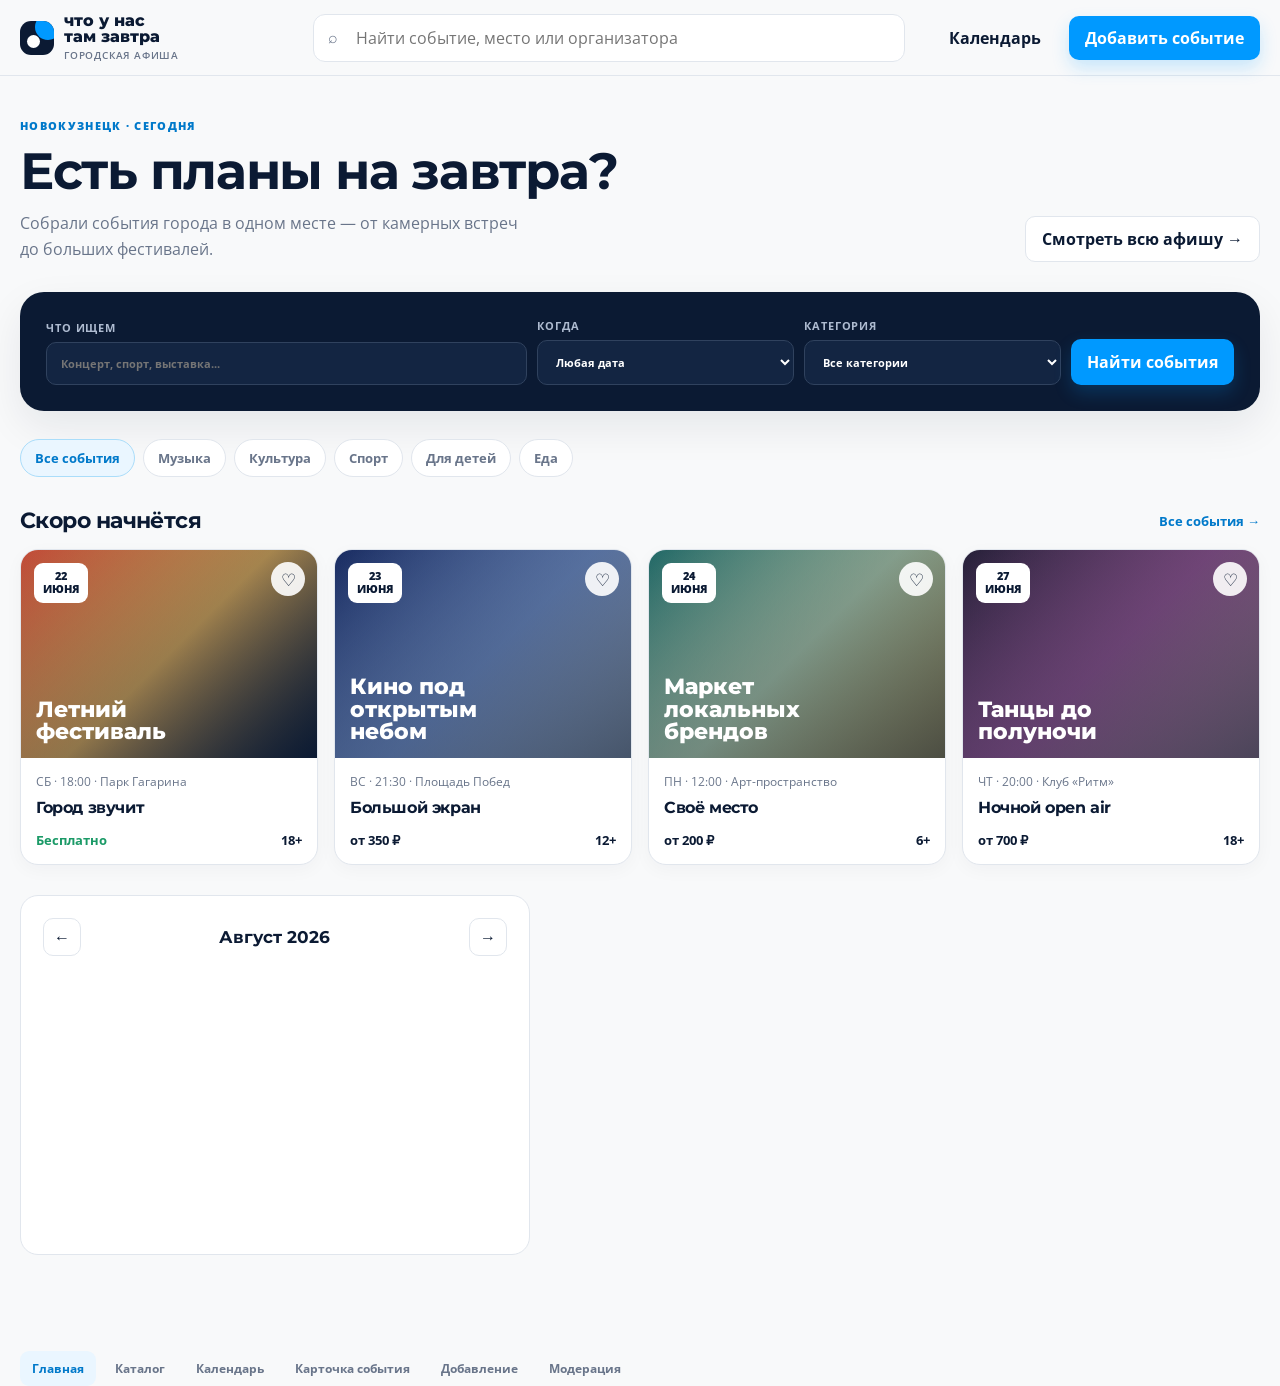
==== frontend/index.html @ 940524ac "chore: initial commit — MVP scaffold (FastAPI backend + HTML frontend)" ====
<!doctype html>
<html lang="ru">
<head>
  <meta charset="utf-8">
  <meta name="viewport" content="width=device-width, initial-scale=1">
  <title>чтоунастамзавтра — городская афиша</title>
  <link rel="preconnect" href="https://fonts.googleapis.com">
  <link rel="preconnect" href="https://fonts.gstatic.com" crossorigin>
  <link href="https://fonts.googleapis.com/css2?family=Montserrat:wght@600;700;800&family=Open+Sans:wght@400;500;600;700&display=swap" rel="stylesheet">
  <style>
    :root {
      --bg: #f8f9fa;
      --surface: #fff;
      --ink: #0b1a33;
      --muted: #69758a;
      --line: #e1e6ed;
      --accent: #0099ff;
      --accent-dark: #0079ca;
      --soft-blue: #eaf6ff;
      --green: #1b9a67;
      --amber: #b87800;
      --shadow: 0 16px 40px rgba(11, 26, 51, .08);
      --radius: 18px;
    }
    * { box-sizing: border-box; }
    body { margin: 0; background: var(--bg); color: var(--ink); font-family: 'Open Sans', sans-serif; }
    button, input, select, textarea { font: inherit; }
    button { cursor: pointer; }
    h1, h2, h3, h4 { font-family: 'Montserrat', sans-serif; margin: 0; letter-spacing: -.025em; }
    .shell { width: min(1240px, calc(100% - 40px)); margin: 0 auto; }
    .topbar { height: 76px; display: flex; align-items: center; gap: 28px; border-bottom: 1px solid var(--line); background: rgba(248,249,250,.94); position: sticky; top: 0; z-index: 5; backdrop-filter: blur(14px); }
    .brand { display: flex; align-items: center; gap: 10px; min-width: 265px; color: var(--ink); text-decoration: none; }
    .brand-mark { width: 34px; height: 34px; border-radius: 11px; background: var(--ink); position: relative; overflow: hidden; }
    .brand-mark:before, .brand-mark:after { content: ''; position: absolute; border-radius: 50%; background: var(--accent); }
    .brand-mark:before { width: 26px; height: 26px; right: -7px; top: -7px; }
    .brand-mark:after { width: 13px; height: 13px; left: 7px; bottom: 7px; background: #fff; }
    .brand span { font-family: Montserrat; font-weight: 800; font-size: 16px; line-height: 1.02; }
    .brand small { display: block; color: var(--muted); font: 600 10px 'Open Sans'; letter-spacing: .08em; text-transform: uppercase; margin-top: 3px; }
    .top-search { flex: 1; position: relative; }
    .top-search input { width: 100%; border: 1px solid var(--line); background: #fff; border-radius: 12px; padding: 12px 16px 12px 42px; outline: none; color: var(--ink); }
    .top-search input:focus { border-color: var(--accent); box-shadow: 0 0 0 3px rgba(0,153,255,.13); }
    .search-icon { position: absolute; left: 15px; top: 12px; color: var(--muted); }
    .nav-actions { display: flex; align-items: center; gap: 12px; }
    .link-btn, .primary-btn, .ghost-btn { border: 0; border-radius: 10px; padding: 11px 16px; font-weight: 700; transition: .2s ease; }
    .link-btn { color: var(--ink); background: transparent; }
    .link-btn:hover { color: var(--accent-dark); }
    .primary-btn { background: var(--accent); color: #fff; box-shadow: 0 8px 18px rgba(0,153,255,.2); }
    .primary-btn:hover { background: var(--accent-dark); transform: translateY(-1px); }
    .ghost-btn { background: #fff; border: 1px solid var(--line); color: var(--ink); }
    .ghost-btn:hover { border-color: var(--accent); color: var(--accent-dark); }
    .screen { display: none; padding: 42px 0 80px; }
    .screen.active { display: block; }
    .eyebrow { color: var(--accent-dark); text-transform: uppercase; letter-spacing: .12em; font-size: 11px; font-weight: 800; margin-bottom: 12px; }
    .intro { display: flex; justify-content: space-between; gap: 24px; align-items: end; margin-bottom: 30px; }
    .intro h1 { font-size: clamp(30px, 4vw, 54px); max-width: 720px; line-height: 1.02; }
    .intro p { max-width: 520px; color: var(--muted); line-height: 1.6; margin: 14px 0 0; }
    .hero-search { background: var(--ink); border-radius: 24px; padding: 26px; color: #fff; margin-bottom: 28px; display: grid; grid-template-columns: 1.5fr .8fr .8fr auto; gap: 10px; align-items: end; box-shadow: var(--shadow); }
    .hero-search label { display: grid; gap: 7px; color: #aebbd0; font-size: 11px; font-weight: 700; text-transform: uppercase; letter-spacing: .08em; }
    .hero-search input, .hero-search select { width: 100%; padding: 13px 14px; border: 1px solid #30425e; background: #132542; color: #fff; border-radius: 10px; outline: 0; }
    .hero-search .primary-btn { height: 46px; white-space: nowrap; }
    .section-head { display: flex; align-items: center; justify-content: space-between; margin: 30px 0 15px; }
    .section-head h2 { font-size: 22px; }
    .section-head a { color: var(--accent-dark); font-size: 13px; font-weight: 700; text-decoration: none; }
    .chips { display: flex; flex-wrap: wrap; gap: 8px; }
    .chip { border: 1px solid var(--line); background: #fff; border-radius: 99px; padding: 9px 14px; color: var(--muted); font-size: 13px; font-weight: 700; }
    .chip.active, .chip:hover { background: var(--soft-blue); color: var(--accent-dark); border-color: #aaddfa; }
    .events-grid { display: grid; grid-template-columns: repeat(4, 1fr); gap: 16px; }
    .event-card { background: var(--surface); border: 1px solid var(--line); border-radius: var(--radius); overflow: hidden; box-shadow: 0 5px 18px rgba(11,26,51,.035); transition: .2s ease; }
    .event-card:hover { transform: translateY(-3px); box-shadow: var(--shadow); }
    .poster { height: 208px; position: relative; overflow: hidden; display: flex; align-items: end; padding: 15px; color: #fff; }
    .poster:before { content: ''; position: absolute; inset: 0; background: linear-gradient(145deg, rgba(11,26,51,.05), rgba(11,26,51,.72)); }
    .poster-1 { background: linear-gradient(135deg, #cb4d38 0%, #f4bb5c 50%, #0b1a33 100%); }
    .poster-2 { background: linear-gradient(135deg, #192c63, #7f9ed8 52%, #dfedf9); }
    .poster-3 { background: linear-gradient(135deg, #226c69, #c1e0b8 50%, #f3d26a); }
    .poster-4 { background: linear-gradient(135deg, #262038, #a35b99 50%, #f1b3bd); }
    .poster-title { position: relative; z-index: 1; font: 800 22px/1.02 Montserrat; max-width: 190px; }
    .date-pill { position: absolute; z-index: 2; top: 13px; left: 13px; background: #fff; color: var(--ink); border-radius: 9px; padding: 7px 9px; font-size: 11px; font-weight: 800; text-align: center; line-height: 1.15; }
    .heart { position: absolute; z-index: 2; top: 12px; right: 12px; border: 0; background: rgba(255,255,255,.9); color: var(--ink); width: 34px; height: 34px; border-radius: 50%; font-size: 17px; }
    .card-body { padding: 15px; }
    .meta { color: var(--muted); font-size: 12px; line-height: 1.5; }
    .card-body h3 { font-size: 16px; margin: 7px 0 8px; }
    .card-foot { display: flex; justify-content: space-between; align-items: center; margin-top: 14px; font-weight: 700; font-size: 13px; }
    .free { color: var(--green); }
    .calendar-strip { display: grid; grid-template-columns: 1fr 1.4fr; gap: 16px; margin-top: 30px; align-items: start; }
    .panel { background: #fff; border: 1px solid var(--line); border-radius: var(--radius); padding: 22px; display: flex; flex-direction: column; }
    .calendar-strip .panel { height: 360px; } /* фиксированная высота панели календаря */
    .panel h3 { font-size: 18px; margin-bottom: 15px; }
    .month { display: flex; justify-content: space-between; align-items: center; margin-bottom: 8px; flex-shrink: 0; }
    .month strong { font: 700 17px Montserrat; }
    /* Homepage calendar strip: fixed calendar grid, day-events panel doesn't affect layout */
    .calendar-layout { display: grid; grid-template-columns: 320px 1fr; gap: 24px; flex: 1; min-height: 0; }
    .calendar-grid { display: grid; grid-template-columns: repeat(7, 1fr); grid-auto-rows: 1fr; gap: 3px; text-align: center; font-size: 11px; height: 100%; }
    .calendar-grid span { padding: 5px 2px; border-radius: 6px; color: var(--muted); }
    .calendar-grid .weekday { font-weight: 800; color: var(--ink); font-size: 9px; text-transform: uppercase; padding: 4px 2px; }
    .calendar-grid .has-event { background: var(--soft-blue); color: var(--accent-dark); font-weight: 800; }
    .calendar-grid .today { background: var(--accent); color: #fff; font-weight: 800; }
    .calendar-grid .empty { visibility: hidden; }
    .mini-list { display: grid; gap: 12px; }
    .mini-item { display: flex; gap: 12px; align-items: start; padding-bottom: 12px; border-bottom: 1px solid var(--line); }
    .mini-date { min-width: 44px; color: var(--accent-dark); font: 800 12px Montserrat; }
    .mini-item strong { display: block; font: 700 14px Montserrat; margin-bottom: 4px; }
    .mini-item span { color: var(--muted); font-size: 12px; }
    .detail-layout { display: grid; grid-template-columns: minmax(0, 1.25fr) minmax(300px, .75fr); gap: 28px; }
    .detail-poster { height: 450px; border-radius: 24px; background: linear-gradient(135deg, #cb4d38, #f4bb5c 46%, #0b1a33); position: relative; overflow: hidden; display: flex; align-items: end; padding: 32px; color: #fff; }
    .detail-poster:after { content: attr(data-title); position: relative; z-index: 1; font: 800 clamp(34px, 6vw, 76px)/.9 Montserrat; max-width: 600px; }
    .detail-info { padding-top: 12px; }
    .detail-info h1 { font-size: clamp(30px, 4vw, 48px); line-height: 1.03; margin-bottom: 18px; }
    .info-row { display: flex; gap: 12px; padding: 14px 0; border-bottom: 1px solid var(--line); }
    .info-row b { min-width: 84px; font-size: 12px; text-transform: uppercase; color: var(--muted); letter-spacing: .07em; }
    .info-row span { font-weight: 600; }
    .description { color: #40506a; line-height: 1.75; margin: 26px 0; }
    .form-layout { display: grid; grid-template-columns: 1fr 310px; gap: 24px; align-items: start; }
    .form-card { background: #fff; border: 1px solid var(--line); border-radius: var(--radius); padding: 26px; }
    .form-card h2 { font-size: 22px; margin-bottom: 22px; }
    .form-grid { display: grid; grid-template-columns: 1fr 1fr; gap: 17px; }
    .field { display: grid; gap: 7px; }
    .field.full { grid-column: 1/-1; }
    .field label { font-size: 12px; font-weight: 800; color: #41516b; }
    .field input, .field select, .field textarea { width: 100%; padding: 12px 13px; border: 1px solid var(--line); border-radius: 10px; outline: none; background: #fff; color: var(--ink); }
    .field textarea { resize: vertical; min-height: 110px; }
    .field input:focus, .field select:focus, .field textarea:focus { border-color: var(--accent); box-shadow: 0 0 0 3px rgba(0,153,255,.11); }
    .form-actions { display: flex; gap: 10px; justify-content: end; margin-top: 24px; }
    .side-note { background: var(--ink); color: #fff; border-radius: var(--radius); padding: 23px; }
    .side-note h3 { font-size: 17px; margin-bottom: 12px; }
    .side-note p { color: #b5c1d3; font-size: 13px; line-height: 1.65; }
    .checklist { display: grid; gap: 11px; margin-top: 20px; }
    .check { display: flex; gap: 9px; color: #dbe6f5; font-size: 13px; }
    .check i { color: #6fd4a3; font-style: normal; }
    .moderation-layout { display: grid; grid-template-columns: 280px 1fr; gap: 20px; }
    .queue { display: grid; gap: 8px; }
    .queue-item { border: 1px solid var(--line); background: #fff; border-radius: 12px; padding: 13px; text-align: left; }
    .queue-item.active { border-color: var(--accent); box-shadow: 0 0 0 3px rgba(0,153,255,.11); }
    .queue-item strong { display: block; font: 700 13px Montserrat; margin-bottom: 5px; }
    .queue-item span { color: var(--muted); font-size: 12px; }
    .status { display: inline-flex; border-radius: 99px; padding: 5px 8px; font-size: 10px; font-weight: 800; text-transform: uppercase; letter-spacing: .05em; }
    .status.pending { color: var(--amber); background: #fff5d9; }
    .status.published { color: var(--green); background: #e4f8ef; }
    .moderation-main { background: #fff; border: 1px solid var(--line); border-radius: var(--radius); padding: 26px; }
    .moderation-header { display: flex; justify-content: space-between; align-items: start; gap: 18px; padding-bottom: 20px; border-bottom: 1px solid var(--line); }
    .moderation-header h2 { font-size: 25px; margin-bottom: 8px; }
    .moderation-header p { color: var(--muted); margin: 0; font-size: 13px; }
    .review-grid { display: grid; grid-template-columns: 180px 1fr; gap: 24px; padding: 22px 0; }
    .review-thumb { height: 180px; border-radius: 14px; background: linear-gradient(135deg, #226c69, #c1e0b8, #f3d26a); }
    .review-list { display: grid; gap: 13px; }
    .review-line { display: grid; grid-template-columns: 130px 1fr; gap: 10px; font-size: 13px; }
    .review-line b { color: var(--muted); font-size: 11px; text-transform: uppercase; letter-spacing: .06em; }
    .moderation-actions { display: flex; justify-content: end; gap: 10px; border-top: 1px solid var(--line); padding-top: 20px; }
    .danger-btn { background: #fff1f0; color: #b53c37; border: 1px solid #f3c1bd; border-radius: 10px; padding: 11px 16px; font-weight: 800; }
    .nav-tabs { display: flex; gap: 7px; overflow-x: auto; padding: 16px 0 0; }
    .nav-tab { white-space: nowrap; border: 0; background: transparent; padding: 9px 12px; border-radius: 9px; color: var(--muted); font-weight: 700; font-size: 12px; }
    .nav-tab.active, .nav-tab:hover { background: var(--soft-blue); color: var(--accent-dark); }
    .toast { position: fixed; bottom: 20px; right: 20px; padding: 13px 17px; background: var(--ink); color: #fff; border-radius: 10px; box-shadow: var(--shadow); opacity: 0; transform: translateY(10px); pointer-events: none; transition: .25s; font-size: 13px; z-index: 20; }
    .toast.show { opacity: 1; transform: translateY(0); }
    @media (max-width: 900px) {
      .topbar { height: auto; padding: 14px 0; flex-wrap: wrap; gap: 12px; }
      .brand { min-width: 0; flex: 1; }
      .top-search { order: 3; flex-basis: 100%; }
      .hero-search { grid-template-columns: 1fr 1fr; }
      .hero-search label:first-child { grid-column: 1/-1; }
      .events-grid { grid-template-columns: repeat(2, 1fr); }
      .calendar-strip, .detail-layout, .form-layout { grid-template-columns: 1fr; }
      .moderation-layout { grid-template-columns: 1fr; }
    }
    @media (max-width: 560px) {
      .shell { width: min(100% - 24px, 1240px); }
      .nav-actions .link-btn { display: none; }
      .screen { padding-top: 28px; }
      .intro { display: block; }
      .hero-search { grid-template-columns: 1fr; padding: 18px; }
      .hero-search label:first-child { grid-column: auto; }
      .hero-search .primary-btn { width: 100%; }
      .events-grid { grid-template-columns: 1fr; }
      .poster { height: 240px; }
      .form-grid { grid-template-columns: 1fr; }
      .field.full { grid-column: auto; }
      .detail-poster { height: 330px; }
      .review-grid { grid-template-columns: 1fr; }
      .review-thumb { height: 150px; }
    }
  </style>
</head>
<body>
  <header class="topbar">
    <div class="shell" style="display:flex;align-items:center;gap:28px;width:min(1240px,calc(100% - 40px));">
      <a class="brand" href="#" onclick="showScreen('home'); return false;">
        <i class="brand-mark"></i><span>что у нас<br>там завтра<small>городская афиша</small></span>
      </a>
      <div class="top-search"><span class="search-icon">⌕</span><input placeholder="Найти событие, место или организатора" onkeydown="if(event.key==='Enter') searchFromTop(event)"></div>
      <div class="nav-actions"><button class="link-btn" onclick="showScreen('calendar')">Календарь</button><button class="primary-btn" onclick="showScreen('form')">Добавить событие</button></div>
    </div>
  </header>

  <main>
    <section id="home" class="screen active"><div class="shell">
      <div class="intro"><div><div class="eyebrow">Новокузнецк · сегодня</div><h1>Есть планы на завтра?</h1><p>Собрали события города в одном месте — от камерных встреч до больших фестивалей.</p></div><button class="ghost-btn" onclick="showScreen('catalog')">Смотреть всю афишу →</button></div>
      <div class="hero-search"><label>Что ищем<input placeholder="Концерт, спорт, выставка..."></label><label>Когда<select><option>Любая дата</option><option>Сегодня</option><option>Завтра</option><option>На выходных</option></select></label><label>Категория<select><option>Все категории</option><option>Музыка</option><option>Спорт</option><option>Культура</option></select></label><button class="primary-btn" onclick="showScreen('catalog')">Найти события</button></div>
      <div class="chips"><button class="chip active">Все события</button><button class="chip">Музыка</button><button class="chip">Культура</button><button class="chip">Спорт</button><button class="chip">Для детей</button><button class="chip">Еда</button></div>
      <div class="section-head"><h2>Скоро начнётся</h2><a href="#" onclick="showScreen('catalog');return false">Все события →</a></div>
      <div class="events-grid">
        <article class="event-card" onclick="showScreen('detail')"><div class="poster poster-1"><span class="date-pill">22<br>ИЮНЯ</span><button class="heart" onclick="event.stopPropagation();toast('Событие добавлено в избранное')">♡</button><strong class="poster-title">Летний фестиваль</strong></div><div class="card-body"><div class="meta">СБ · 18:00 · Парк Гагарина</div><h3>Город звучит</h3><div class="card-foot"><span class="free">Бесплатно</span><span>18+</span></div></div></article>
        <article class="event-card"><div class="poster poster-2"><span class="date-pill">23<br>ИЮНЯ</span><button class="heart" onclick="event.stopPropagation();toast('Событие добавлено в избранное')">♡</button><strong class="poster-title">Кино под открытым небом</strong></div><div class="card-body"><div class="meta">ВС · 21:30 · Площадь Побед</div><h3>Большой экран</h3><div class="card-foot"><span>от 350 ₽</span><span>12+</span></div></div></article>
        <article class="event-card"><div class="poster poster-3"><span class="date-pill">24<br>ИЮНЯ</span><button class="heart" onclick="event.stopPropagation();toast('Событие добавлено в избранное')">♡</button><strong class="poster-title">Маркет локальных брендов</strong></div><div class="card-body"><div class="meta">ПН · 12:00 · Арт-пространство</div><h3>Своё место</h3><div class="card-foot"><span>от 200 ₽</span><span>6+</span></div></div></article>
        <article class="event-card"><div class="poster poster-4"><span class="date-pill">27<br>ИЮНЯ</span><button class="heart" onclick="event.stopPropagation();toast('Событие добавлено в избранное')">♡</button><strong class="poster-title">Танцы до полуночи</strong></div><div class="card-body"><div class="meta">ЧТ · 20:00 · Клуб «Ритм»</div><h3>Ночной open air</h3><div class="card-foot"><span>от 700 ₽</span><span>18+</span></div></div></article>
      </div>
      <div class="calendar-strip"><div class="panel"><div class="month"><button class="ghost-btn" id="home-prev-month" style="padding:7px 10px">←</button><strong id="home-calendar-month">Август 2026</strong><button class="ghost-btn" id="home-next-month" style="padding:7px 10px">→</button></div><div class="calendar-layout"><div class="calendar-grid" id="home-calendar-grid"></div><div id="home-calendar-day-events" class="panel" style="display:none"></div></div></div></div>
    </div></section>

    <section id="catalog" class="screen"><div class="shell"><div class="intro"><div><div class="eyebrow">Афиша событий</div><h1>Найти своё событие</h1><p>Фильтруйте по дате, категории, району и стоимости.</p></div></div><div class="hero-search"><label>Поиск<input value="события в городе"></label><label>Дата<select id="catalog-date"><option value="">Все даты</option><option value="2026-06-22">22 июня</option><option value="2026-06-23">23 июня</option></select></label><label>Категория<select id="catalog-category"><option value="">Все категории</option><option value="Музыка">Музыка</option><option value="Кино">Кино</option></select></label><label>Район<select><option>Любой район</option></select></label><button class="primary-btn" onclick="toast('Фильтры применены')">Применить</button></div><div class="section-head"><h2>48 событий</h2><select id="catalog-sort" class="ghost-btn" style="padding:10px 12px"><option value="date">Сначала ближайшие</option><option value="title">По названию</option></select></div><div class="events-grid"><article class="event-card" onclick="showScreen('detail')"><div class="poster poster-1"><span class="date-pill">22<br>ИЮНЯ</span><button class="heart" onclick="event.stopPropagation();toast('Событие добавлено в избранное')">♡</button><strong class="poster-title">Летний фестиваль</strong></div><div class="card-body"><div class="meta">СБ · 18:00 · Парк Гагарина</div><h3>Город звучит</h3><div class="card-foot"><span class="free">Бесплатно</span><span>18+</span></div></div></article><article class="event-card"><div class="poster poster-2"><span class="date-pill">23<br>ИЮНЯ</span><strong class="poster-title">Кино под открытым небом</strong></div><div class="card-body"><div class="meta">ВС · 21:30 · Площадь Побед</div><h3>Большой экран</h3><div class="card-foot"><span>от 350 ₽</span><span>12+</span></div></div></article><article class="event-card"><div class="poster poster-3"><span class="date-pill">24<br>ИЮНЯ</span><strong class="poster-title">Маркет локальных брендов</strong></div><div class="card-body"><div class="meta">ПН · 12:00 · Арт-пространство</div><h3>Своё место</h3><div class="card-foot"><span>от 200 ₽</span><span>6+</span></div></div></article><article class="event-card"><div class="poster poster-4"><span class="date-pill">27<br>ИЮНЯ</span><strong class="poster-title">Танцы до полуночи</strong></div><div class="card-body"><div class="meta">ЧТ · 20:00 · Клуб «Ритм»</div><h3>Ночной open air</h3><div class="card-foot"><span>от 700 ₽</span><span>18+</span></div></div></article></div></div></section>

    <section id="calendar" class="screen"><div class="shell"><div class="intro"><div><div class="eyebrow">Календарь</div><h1>Все планы на месяц</h1><p>Выберите дату, чтобы увидеть события этого дня.</p></div><div class="chips"><button class="chip active">Все</button><button class="chip">Музыка</button><button class="chip">Культура</button></div></div><div class="panel"><div class="month"><button class="ghost-btn" id="prev-month" style="padding:7px 10px">← Предыдущий</button><h2 id="calendar-month">Август 2026</h2><button class="ghost-btn" id="next-month" style="padding:7px 10px">Следующий →</button></div><div class="calendar-grid" id="calendar-grid" style="font-size:14px;gap:8px"></div><div id="calendar-day-events" class="panel" style="margin-top:16px;display:none"></div></div></div></section>

    <section id="detail" class="screen"><div class="shell"><button class="ghost-btn" onclick="showScreen('home')">← Назад к афише</button><div class="detail-layout" style="margin-top:24px"><div><div class="detail-poster"></div><div class="section-head"><h2>О событии</h2><button class="ghost-btn" onclick="toast('Ссылка скопирована')">Поделиться</button></div><p class="description">Большой летний фестиваль музыки, локальных проектов и городских историй. В программе — сцена под открытым небом, маркеты, зона отдыха и встречи с авторами.</p></div><div class="detail-info"><div class="eyebrow" id="detail-category">Музыка · Бесплатно</div><h1 id="detail-title">Город звучит</h1><div class="info-row"><b>Когда</b><span id="detail-date">22 июня, суббота<br>18:00 — 23:00</span></div><div class="info-row"><b>Где</b><span id="detail-venue">Парк Гагарина<br>Новокузнецк</span></div><div class="info-row"><b>Возраст</b><span id="detail-age">18+</span></div><div class="info-row"><b>Организатор</b><span id="detail-organizer">Команда «Город звучит»</span></div><button class="primary-btn" style="width:100%;margin-top:24px" onclick="toast('Событие добавлено в избранное')">♡ Добавить в избранное</button><button class="ghost-btn" style="width:100%;margin-top:10px" onclick="toast('Спасибо, жалоба отправлена')">Пожаловаться</button></div></div></div></section>

    <section id="form" class="screen"><div class="shell"><div class="intro"><div><div class="eyebrow">Кабинет организатора</div><h1>Добавить событие</h1><p>После отправки событие попадёт на проверку модератору.</p></div><span class="status pending">Черновик</span></div><div class="form-layout"><div class="form-card"><h2>Основная информация</h2><div class="form-grid"><div class="field full"><label>Название события *</label><input value="Город звучит"></div><div class="field"><label>Категория *</label><select><option>Музыка</option><option>Культура</option><option>Спорт</option></select></div><div class="field"><label>Возрастное ограничение</label><select><option>18+</option><option>12+</option><option>6+</option><option>Без ограничений</option></select></div><div class="field"><label>Дата *</label><input type="date" value="2026-06-22"></div><div class="field"><label>Время начала *</label><input type="time" value="18:00"></div><div class="field"><label>Место *</label><input value="Парк Гагарина"></div><div class="field"><label>Район</label><select><option>Центральный</option><option>Кузнецкий</option></select></div><div class="field full"><label>Адрес *</label><input value="Новокузнецк, парк Гагарина"></div><div class="field full"><label>Описание *</label><textarea>Большой летний фестиваль музыки, локальных проектов и городских историй.</textarea></div><div class="field"><label>Стоимость</label><select><option>Бесплатно</option><option>Платное</option></select></div><div class="field"><label>Ссылка на подробности</label><input placeholder="https://..."></div></div><div class="form-actions"><button class="ghost-btn" onclick="toast('Черновик сохранён')">Сохранить черновик</button><button class="primary-btn" onclick="submitEventFromForm()">Отправить на проверку</button></div></div><aside class="side-note"><h3>Что будет дальше</h3><p>Модератор проверит информацию и опубликует событие. Обычно это занимает до одного рабочего дня.</p><div class="checklist"><div class="check"><i>✓</i><span>Проверьте дату и время</span></div><div class="check"><i>✓</i><span>Укажите точный адрес</span></div><div class="check"><i>✓</i><span>Добавьте понятное описание</span></div><div class="check"><i>✓</i><span>Не используйте рекламные обещания</span></div></div></aside></div></div></section>

    <section id="moderation" class="screen"><div class="shell"><div class="intro"><div><div class="eyebrow">Админ-панель</div><h1>Очередь модерации</h1><p>Проверяйте новые события перед публикацией.</p></div><span class="status pending">7 на проверке</span></div><div class="moderation-layout"><div><div class="chips" style="margin-bottom:12px"><button class="chip active">На проверке · 7</button><button class="chip">Отклонённые</button></div><div class="queue"><button class="queue-item active"><strong>Город звучит</strong><span>Музыка · сегодня, 14:22</span></button><button class="queue-item"><strong>Ночной open air</strong><span>Музыка · сегодня, 13:51</span></button><button class="queue-item"><strong>Своё место</strong><span>Маркет · сегодня, 12:03</span></button></div></div><div class="moderation-main"><div class="moderation-header"><div><h2>Город звучит</h2><p>Создано организатором «Команда Город звучит»</p></div><span class="status pending">На проверке</span></div><div class="review-grid"><div class="review-thumb"></div><div class="review-list"><div class="review-line"><b>Категория</b><span>Музыка</span></div><div class="review-line"><b>Дата</b><span>22 июня 2026 · 18:00</span></div><div class="review-line"><b>Место</b><span>Парк Гагарина, Новокузнецк</span></div><div class="review-line"><b>Стоимость</b><span>Бесплатно</span></div><div class="review-line"><b>Описание</b><span>Большой летний фестиваль музыки, локальных проектов и городских историй.</span></div></div></div><div class="moderation-actions"><button class="danger-btn" onclick="toast('Событие отклонено, причина отправлена организатору')">Отклонить</button><button class="primary-btn" onclick="toast('Событие опубликовано')">Одобрить и опубликовать</button></div></div></div></div></section>
  </main>
  <nav class="shell nav-tabs" aria-label="Прототип экранов"><button class="nav-tab active" data-screen="home">Главная</button><button class="nav-tab" data-screen="catalog">Каталог</button><button class="nav-tab" data-screen="calendar">Календарь</button><button class="nav-tab" data-screen="detail">Карточка события</button><button class="nav-tab" data-screen="form">Добавление</button><button class="nav-tab" data-screen="moderation">Модерация</button></nav>
  <div class="toast" id="toast"></div>
  <script>
    const API_BASE = 'http://127.0.0.1:8000/api/v1';
    const screens = [...document.querySelectorAll('.screen')];
    const tabs = [...document.querySelectorAll('.nav-tab')];
    const homeGrid = document.querySelector('#home .events-grid');
    const catalogGrid = document.querySelector('#catalog .events-grid');
    const catalogSearch = document.querySelector('#catalog .hero-search input');
    const catalogDate = document.querySelector('#catalog-date');
    const catalogCategory = document.querySelector('#catalog-category');
    const catalogSort = document.querySelector('#catalog-sort');
    const catalogApply = document.querySelector('#catalog .hero-search .primary-btn');

    function showScreen(name) {
      screens.forEach(s => s.classList.toggle('active', s.id === name));
      tabs.forEach(t => t.classList.toggle('active', t.dataset.screen === name));
      window.scrollTo({top: 0, behavior: 'smooth'});
      if (name === 'home') loadEvents({});
      if (name === 'catalog') loadEvents({search: catalogSearch?.value.trim() || ''});
      if (name === 'calendar') loadCalendar();
    }

    tabs.forEach(t => t.addEventListener('click', () => showScreen(t.dataset.screen)));

    function escapeHtml(value) {
      return String(value ?? '').replace(/[&<>'"]/g, char => ({'&':'&amp;','<':'&lt;','>':'&gt;',"'":'&#39;','"':'&quot;'}[char]));
    }

    function formatDate(value) {
      return new Intl.DateTimeFormat('ru-RU', {day: '2-digit', month: 'short'}).format(new Date(`${value}T00:00:00`)).replace('.', '').toUpperCase();
    }

    function formatLongDate(value) {
      return new Intl.DateTimeFormat('ru-RU', {day: 'numeric', month: 'long'}).format(new Date(`${value}T00:00:00`));
    }

    function eventCard(event, index) {
      const posterClass = `poster-${(index % 4) + 1}`;
      return `<article class="event-card" onclick="showEvent('${escapeHtml(event.slug)}')"><div class="poster ${posterClass}"><span class="date-pill">${formatDate(event.date).replace(' ', '<br>')}</span><button class="heart" onclick="event.stopPropagation();toast('Событие добавлено в избранное')">♡</button><strong class="poster-title">${escapeHtml(event.title)}</strong></div><div class="card-body"><div class="meta">${escapeHtml(event.date)} · ${escapeHtml(event.time)} · ${escapeHtml(event.venue)}</div><h3>${escapeHtml(event.title)}</h3><div class="card-foot"><span class="${event.price === 'Бесплатно' ? 'free' : ''}">${escapeHtml(event.price)}</span><span>${escapeHtml(event.category)}</span></div></div></article>`;
    }

    async function fetchEvents(params = {}) {
      const query = new URLSearchParams();
      Object.entries(params).forEach(([key, value]) => { if (value) query.set(key, value); });
      const response = await fetch(`${API_BASE}/events?${query}`);
      if (!response.ok) throw new Error('Не удалось загрузить события');
      return response.json();
    }

    async function loadEvents(params = {}) {
      try {
        const data = await fetchEvents(params);
        const cards = data.items.map(eventCard).join('');
        if (homeGrid) homeGrid.innerHTML = cards || '<p class="meta">Событий пока нет.</p>';
        if (catalogGrid) catalogGrid.innerHTML = cards || '<p class="meta">По заданным условиям ничего не найдено.</p>';
        const catalogTitle = document.querySelector('#catalog .section-head h2');
        if (catalogTitle) catalogTitle.textContent = `${data.total} событий`;
        // Обновляем домашний календарь
        loadHomeCalendarStrip(data.items);
      } catch (error) {
        toast(error.message);
      }
    }

    // Отдельная загрузка для календарной полоски на главной (текущий месяц)
    async function loadHomeCalendarStrip(eventsFromList) {
      console.log('loadHomeCalendarStrip called, eventsFromList:', eventsFromList ? eventsFromList.length : 'none');
      // Если события не переданы (вызов из showScreen('home')), загружаем текущий месяц
      if (!eventsFromList) {
        const today = new Date();
        const start = new Date(today.getFullYear(), today.getMonth(), 1).toISOString().split('T')[0];
        const end = new Date(today.getFullYear(), today.getMonth() + 1, 0).toISOString().split('T')[0];
        console.log('Fetching calendar for:', start, 'to', end);
        try {
          const response = await fetch(`${API_BASE}/events/calendar?start_date=${start}&end_date=${end}`);
          if (response.ok) {
            const data = await response.json();
            console.log('Calendar data received:', data.items.length, 'events');
            renderHomeCalendarGrid(data.items, homeCalendarDate);
          } else {
            console.error('Calendar fetch failed:', response.status);
          }
        } catch (e) {
          console.warn('Home calendar strip load failed', e);
        }
        return;
      }
      // Иначе рендерим переданные события (текущий месяц из списка)
      console.log('Rendering calendar with events from list:', eventsFromList.length);
      renderHomeCalendarGrid(eventsFromList, homeCalendarDate);
    }

    function renderHomeCalendarGrid(events, renderDate) {
      console.log('renderHomeCalendarGrid called, events:', events.length, 'renderDate:', renderDate);
      // Используем переданную дату или homeCalendarDate, а не today
      const date = renderDate || homeCalendarDate;
      const year = date.getFullYear();
      const month = date.getMonth();
      const firstDay = new Date(year, month, 1);
      const lastDay = new Date(year, month + 1, 0);
      const firstWeekday = (firstDay.getDay() + 6) % 7;
      const daysInMonth = lastDay.getDate();
      const monthName = firstDay.toLocaleString('ru-RU', {month: 'long', year: 'numeric'});
      const today = new Date(); // для проверки "сегодня"

      // Группируем события по датам
      const eventsByDate = {};
      events.forEach(event => {
        if (!eventsByDate[event.date]) eventsByDate[event.date] = [];
        eventsByDate[event.date].push(event);
      });
      console.log('Events grouped by date:', Object.keys(eventsByDate).length, 'dates');

      document.getElementById('home-calendar-month').textContent = monthName.charAt(0).toUpperCase() + monthName.slice(1);

      let html = '';
      ['Пн', 'Вт', 'Ср', 'Чт', 'Пт', 'Сб', 'Вс'].forEach(d => {
        html += `<span class="weekday">${d}</span>`;
      });

      // Всегда рендерим 6 недель × 7 дней = 42 ячейки дней + 7 заголовков = 49 ячеек (фиксированная структура)
      const totalCells = 49;
      let day = 1;
      const daysInMonth = lastDay.getDate();
      
      for (let cell = 0; cell < totalCells; cell++) {
        const isWeekdayHeader = cell < 7;
        const dayCellIndex = cell - 7; // 0-41 для дней
        const isBeforeMonth = !isWeekdayHeader && dayCellIndex < firstWeekday;
        const isAfterMonth = !isWeekdayHeader && day > daysInMonth;
        
        if (isBeforeMonth || isAfterMonth) {
          // Пустые ячейки до/после месяца
          html += `<span class="empty"></span>`;
        } else {
          const dateStr = `${year}-${String(month + 1).padStart(2, '0')}-${String(day).padStart(2, '0')}`;
          const dayEvents = eventsByDate[dateStr] || [];
          const dateObj = new Date(dateStr + 'T00:00:00');
          const isToday = dateObj.getTime() === today.getTime();
          const hasEvents = dayEvents.length > 0;

          let classes = [];
          if (isToday) classes.push('today');
          if (hasEvents) classes.push('has-event');
          const classStr = classes.length ? ` class="${classes.join(' ')}"` : '';

          html += `<span${classStr} data-date="${dateStr}" style="cursor:pointer">${day}${hasEvents ? `<br><small>${dayEvents.length} ${dayEvents.length === 1 ? 'событие' : 'события'}</small>` : ''}</span>`;
          day++;
        }
      }

      const grid = document.getElementById('home-calendar-grid');
      console.log('Setting grid innerHTML, length:', html.length);
      grid.innerHTML = html;
      console.log('Grid innerHTML set, children:', grid.children.length);

      // Клик по дню -> показать события справа
      grid.querySelectorAll('span[data-date]').forEach(cell => {
        cell.addEventListener('click', () => showHomeDayEvents(cell.dataset.date, eventsByDate[cell.dataset.date] || []));
      });

      // Переподключаем Prev/Next кнопки (addEventListener чтобы не сбивались при ререндере)
      const prevBtn = document.getElementById('home-prev-month');
      const nextBtn = document.getElementById('home-next-month');
      if (prevBtn) {
        prevBtn.replaceWith(prevBtn.cloneNode(true)); // убираем старые слушатели
        document.getElementById('home-prev-month').addEventListener('click', () => navigateHomeCalendar(-1));
      }
      if (nextBtn) {
        nextBtn.replaceWith(nextBtn.cloneNode(true));
        document.getElementById('home-next-month').addEventListener('click', () => navigateHomeCalendar(1));
      }
    }

    let homeCalendarDate = new Date(); // текущий месяц

    async function navigateHomeCalendar(delta) {
      console.log('navigateHomeCalendar called, delta:', delta);
      homeCalendarDate.setMonth(homeCalendarDate.getMonth() + delta);
      const start = new Date(homeCalendarDate.getFullYear(), homeCalendarDate.getMonth(), 1).toISOString().split('T')[0];
      const end = new Date(homeCalendarDate.getFullYear(), homeCalendarDate.getMonth() + 1, 0).toISOString().split('T')[0];
      console.log('Fetching calendar for:', start, 'to', end);
      try {
        const response = await fetch(`${API_BASE}/events/calendar?start_date=${start}&end_date=${end}`);
        if (response.ok) {
          const data = await response.json();
          console.log('Calendar data received:', data.items.length, 'events');
          renderHomeCalendarGrid(data.items, homeCalendarDate);
        } else {
          console.error('Calendar fetch failed:', response.status);
        }
      } catch (e) {
        console.error('navigateHomeCalendar error:', e);
        toast('Не удалось загрузить календарь');
      }
      document.getElementById('home-calendar-day-events').style.display = 'none';
    }

    function showHomeDayEvents(dateStr, events) {
      const container = document.getElementById('home-calendar-day-events');
      const dateObj = new Date(dateStr + 'T00:00:00');
      const formattedDate = dateObj.toLocaleString('ru-RU', {day: 'numeric', month: 'long', weekday: 'long'});
      container.style.display = 'block';
      container.innerHTML = `<h3>${formattedDate.charAt(0).toUpperCase() + formattedDate.slice(1)} · ${events.length} ${events.length === 1 ? 'событие' : 'события'}</h3><div class="mini-list">${events.map(event => `<div class="mini-item" data-slug="${escapeHtml(event.slug)}" style="cursor:pointer"><div class="mini-date">${escapeHtml(event.time)}</div><div><strong>${escapeHtml(event.title)}</strong><span>${escapeHtml(event.venue)} · ${escapeHtml(event.category)}</span></div></div>`).join('')}</div>`;
      container.scrollIntoView({behavior: 'smooth', block: 'nearest'});

      // Клик по событию -> карточка
      container.querySelectorAll('.mini-item[data-slug]').forEach(item => {
        item.addEventListener('click', () => showEvent(item.dataset.slug));
      });
    }

    async function loadCalendar() {
      try {
        const range = getMonthRange(currentCalendarDate);
        calendarStartDate = range.start;
        calendarEndDate = range.end;

        const response = await fetch(`${API_BASE}/events/calendar?start_date=${calendarStartDate}&end_date=${calendarEndDate}`);
        if (!response.ok) throw new Error('Не удалось загрузить календарь');
        const data = await response.json();
        renderCalendarGrid(data.items);
      } catch (error) {
        toast(error.message);
      }
    }

    let currentCalendarDate = new Date(2026, 7, 1); // Август 2026 (0-based month)

    function getMonthRange(date) {
      const year = date.getFullYear();
      const month = date.getMonth();
      const firstDay = new Date(year, month, 1);
      const lastDay = new Date(year, month + 1, 0);
      return {
        start: firstDay.toISOString().split('T')[0],
        end: lastDay.toISOString().split('T')[0],
        firstWeekday: (firstDay.getDay() + 6) % 7, // Пн=0, Вс=6
        daysInMonth: lastDay.getDate(),
        monthName: firstDay.toLocaleString('ru-RU', {month: 'long', year: 'numeric'}),
      };
    }

    function renderCalendarGrid(events) {
      const range = getMonthRange(currentCalendarDate);

      // Группируем события по датам
      const eventsByDate = {};
      events.forEach(event => {
        if (!eventsByDate[event.date]) eventsByDate[event.date] = [];
        eventsByDate[event.date].push(event);
      });

      const today = new Date();
      today.setHours(0, 0, 0, 0);

      document.getElementById('calendar-month').textContent = range.monthName.charAt(0).toUpperCase() + range.monthName.slice(1);

      let html = '';
      // Дни недели
      ['Пн', 'Вт', 'Ср', 'Чт', 'Пт', 'Сб', 'Вс'].forEach(d => {
        html += `<span class="weekday">${d}</span>`;
      });

      // Пустые ячейки до 1-го числа
      for (let i = 0; i < range.firstWeekday; i++) {
        html += `<span></span>`;
      }

      // Дни месяца
      for (let day = 1; day <= range.daysInMonth; day++) {
        const dateStr = `${currentCalendarDate.getFullYear()}-${String(currentCalendarDate.getMonth() + 1).padStart(2, '0')}-${String(day).padStart(2, '0')}`;
        const dayEvents = eventsByDate[dateStr] || [];
        const dateObj = new Date(dateStr + 'T00:00:00');
        const isToday = dateObj.getTime() === today.getTime();
        const hasEvents = dayEvents.length > 0;

        let classes = [];
        if (isToday) classes.push('today');
        if (hasEvents) classes.push('has-event');
        const classStr = classes.length ? ` class="${classes.join(' ')}"` : '';

        html += `<span${classStr} data-date="${dateStr}" style="cursor:pointer">${day}${hasEvents ? `<br><small>${dayEvents.length} ${dayEvents.length === 1 ? 'событие' : 'события'}</small>` : ''}</span>`;
      }

      document.getElementById('calendar-grid').innerHTML = html;

      // Клик по дню
      document.querySelectorAll('#calendar-grid span[data-date]').forEach(cell => {
        cell.addEventListener('click', () => showDayEvents(cell.dataset.date, eventsByDate[cell.dataset.date] || []));
      });
    }

    function showDayEvents(dateStr, events) {
      const container = document.getElementById('calendar-day-events');
      const dateObj = new Date(dateStr + 'T00:00:00');
      const formattedDate = dateObj.toLocaleString('ru-RU', {day: 'numeric', month: 'long', weekday: 'long'});
      container.style.display = 'block';
      container.innerHTML = `<h3>${formattedDate.charAt(0).toUpperCase() + formattedDate.slice(1)} · ${events.length} ${events.length === 1 ? 'событие' : 'события'}</h3><div class="mini-list">${events.map(event => `<div class="mini-item" data-slug="${escapeHtml(event.slug)}" style="cursor:pointer"><div class="mini-date">${escapeHtml(event.time)}</div><div><strong>${escapeHtml(event.title)}</strong><span>${escapeHtml(event.venue)} · ${escapeHtml(event.category)}</span></div></div>`).join('')}</div>`;
      container.scrollIntoView({behavior: 'smooth', block: 'nearest'});

      // Клик по событию -> карточка
      container.querySelectorAll('.mini-item[data-slug]').forEach(item => {
        item.addEventListener('click', () => showEvent(item.dataset.slug));
      });
    }

    let calendarStartDate = '2026-08-01';
    let calendarEndDate = '2026-08-31';

    document.getElementById('prev-month')?.addEventListener('click', () => {
      currentCalendarDate.setMonth(currentCalendarDate.getMonth() - 1);
      loadCalendar();
      document.getElementById('calendar-day-events').style.display = 'none';
    });

    document.getElementById('next-month')?.addEventListener('click', () => {
      currentCalendarDate.setMonth(currentCalendarDate.getMonth() + 1);
      loadCalendar();
      document.getElementById('calendar-day-events').style.display = 'none';
    });

    async function showEvent(slug) {
      try {
        const response = await fetch(`${API_BASE}/events/${encodeURIComponent(slug)}`);
        if (!response.ok) throw new Error('Событие не найдено');
        const event = await response.json();
        document.querySelector('.detail-poster').dataset.title = event.title;
        document.querySelector('#detail-category').textContent = `${event.category} · ${event.price}`;
        document.querySelector('#detail-title').textContent = event.title;
        document.querySelector('#detail-date').innerHTML = `${formatLongDate(event.date)}<br>${event.time}`;
        document.querySelector('#detail-venue').innerHTML = `${event.venue}<br>Новокузнецк`;
        document.querySelector('#detail-organizer').textContent = 'Организатор события';
        showScreen('detail');
      } catch (error) {
        toast(error.message);
      }
    }

    function searchFromTop(event) {
      const value = event.currentTarget.value.trim();
      catalogSearch.value = value;
      showScreen('catalog');
      loadEvents({search: value});
    }

    function applyCatalogFilters() {
      loadEvents({
        search: catalogSearch.value.trim(),
        category: catalogCategory.value,
        date_from: catalogDate.value,
        date_to: catalogDate.value,
        sort: catalogSort.value,
      });
      toast('Фильтры применены');
    }

    catalogApply?.addEventListener('click', applyCatalogFilters);

    async function submitEventFromForm() {
      const fields = document.querySelectorAll('#form .form-grid .field');
      const value = index => fields[index].querySelector('input, select, textarea').value;
      const payload = {
        title: value(0),
        slug: `event-${Date.now()}`,
        category: value(1),
        date: value(3),
        time: value(4),
        venue: value(5),
        price: value(9),
      };
      try {
        const response = await fetch(`${API_BASE}/events`, {
          method: 'POST',
          headers: {'Content-Type': 'application/json'},
          body: JSON.stringify(payload),
        });
        const data = await response.json();
        if (!response.ok) throw new Error(data.detail || 'Не удалось отправить событие');
        toast(`Событие отправлено на модерацию: ${data.title}`);
      } catch (error) {
        toast(error.message);
      }
    }

    function toast(message) {
      const el = document.getElementById('toast');
      el.textContent = message;
      el.classList.add('show');
      clearTimeout(window.toastTimer);
      window.toastTimer = setTimeout(() => el.classList.remove('show'), 2400);
    }

    loadEvents();
  </script>
</body>
</html>
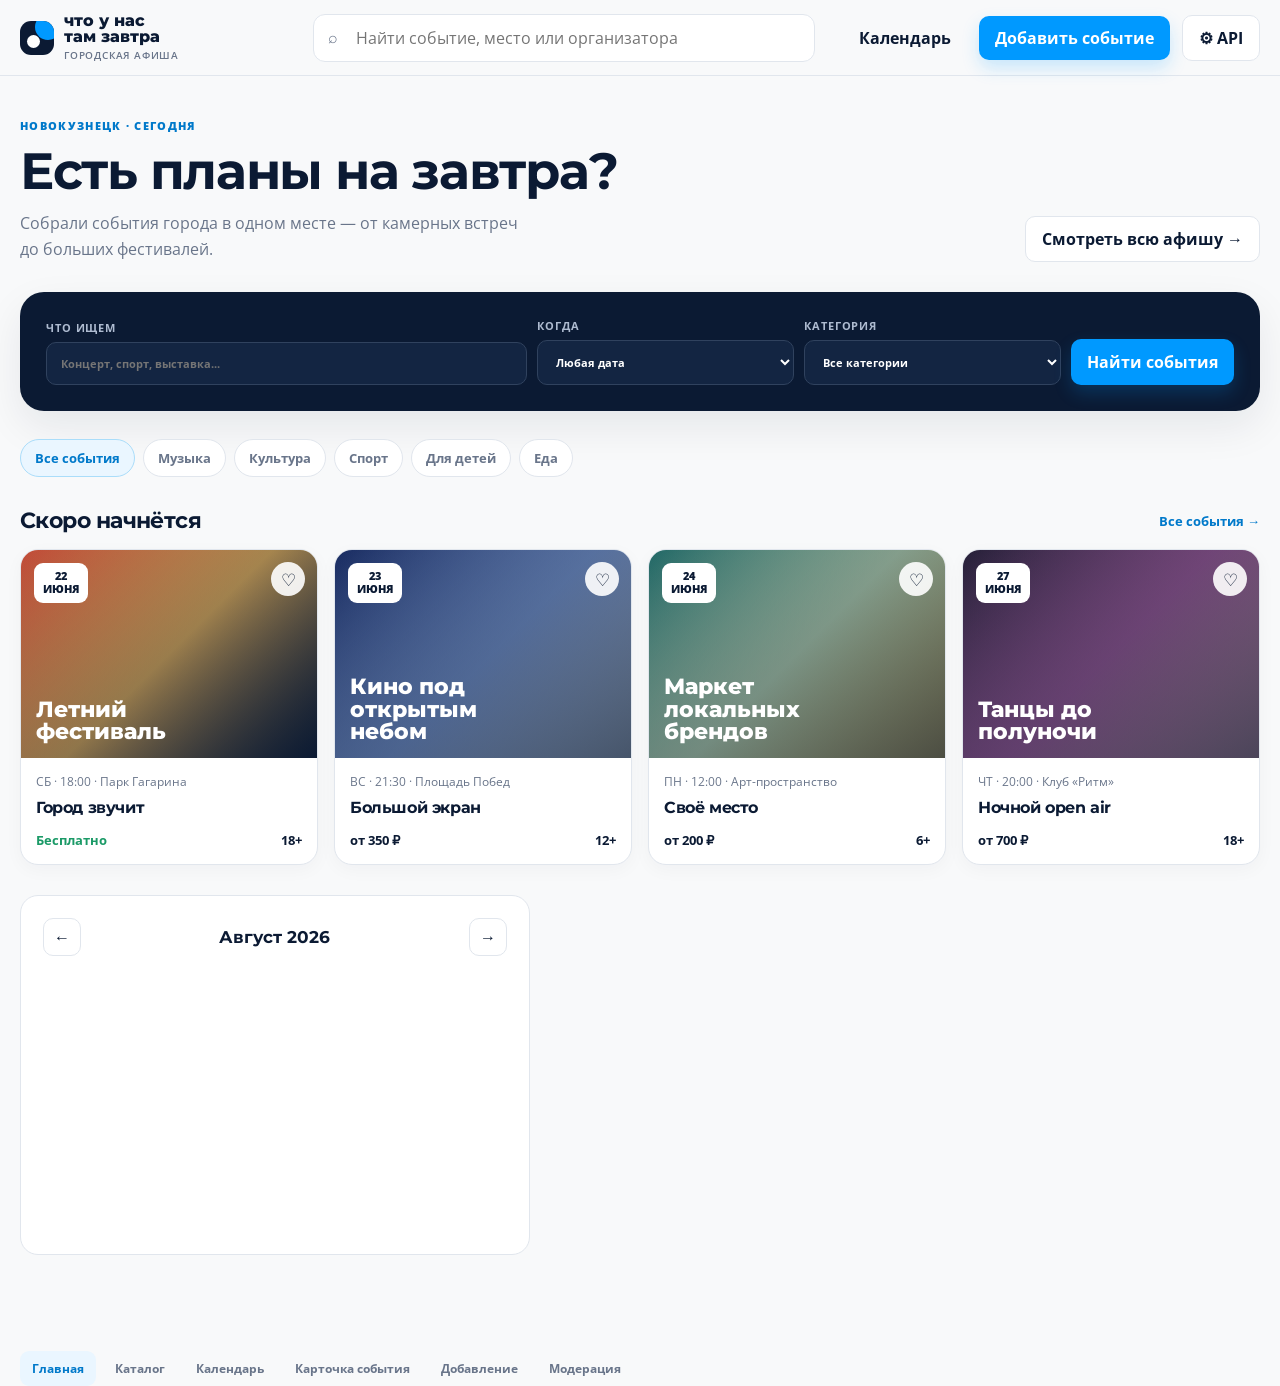
==== commit 707a9455: "feat: configurable API base URL for GitHub Pages deployment" ====
--- a/frontend/index.html
+++ b/frontend/index.html
@@ -186,7 +186,7 @@
         <i class="brand-mark"></i><span>что у нас<br>там завтра<small>городская афиша</small></span>
       </a>
       <div class="top-search"><span class="search-icon">⌕</span><input placeholder="Найти событие, место или организатора" onkeydown="if(event.key==='Enter') searchFromTop(event)"></div>
-      <div class="nav-actions"><button class="link-btn" onclick="showScreen('calendar')">Календарь</button><button class="primary-btn" onclick="showScreen('form')">Добавить событие</button></div>
+      <div class="nav-actions"><button class="link-btn" onclick="showScreen('calendar')">Календарь</button><button class="primary-btn" onclick="showScreen('form')">Добавить событие</button><button class="ghost-btn" onclick="promptApiBase()" title="Настроить адрес API">⚙ API</button></div>
     </div>
   </header>
 
@@ -218,9 +218,25 @@
   <nav class="shell nav-tabs" aria-label="Прототип экранов"><button class="nav-tab active" data-screen="home">Главная</button><button class="nav-tab" data-screen="catalog">Каталог</button><button class="nav-tab" data-screen="calendar">Календарь</button><button class="nav-tab" data-screen="detail">Карточка события</button><button class="nav-tab" data-screen="form">Добавление</button><button class="nav-tab" data-screen="moderation">Модерация</button></nav>
   <div class="toast" id="toast"></div>
   <script>
-    const API_BASE = 'http://127.0.0.1:8000/api/v1';
-    const screens = [...document.querySelectorAll('.screen')];
-    const tabs = [...document.querySelectorAll('.nav-tab')];
+    // API base URL: можно переопределить через ?api=... или localStorage
+    // Локально: http://127.0.0.1:8000/api/v1
+    // Продакшн: https://ваш-бакенд.рф/api/v1
+    const API_BASE = (new URLSearchParams(window.location.search).get('api')) ||
+                         localStorage.getItem('api_base') ||
+                         'http://127.0.0.1:8000/api/v1';
+
+        // Функция для смены API base URL
+        function promptApiBase() {
+          const current = API_BASE;
+          const input = prompt('Введите базовый URL API (например, https://api.example.com/api/v1):\nТекущий: ' + current, current);
+          if (input && input.trim() !== current) {
+            localStorage.setItem('api_base', input.trim());
+            toast('API обновлён: ' + input.trim() + '. Страница перезагрузится...');
+            setTimeout(() => location.reload(), 800);
+          }
+        }
+
+        const screens = [...document.querySelectorAll('.screen')];
     const homeGrid = document.querySelector('#home .events-grid');
     const catalogGrid = document.querySelector('#catalog .events-grid');
     const catalogSearch = document.querySelector('#catalog .hero-search input');
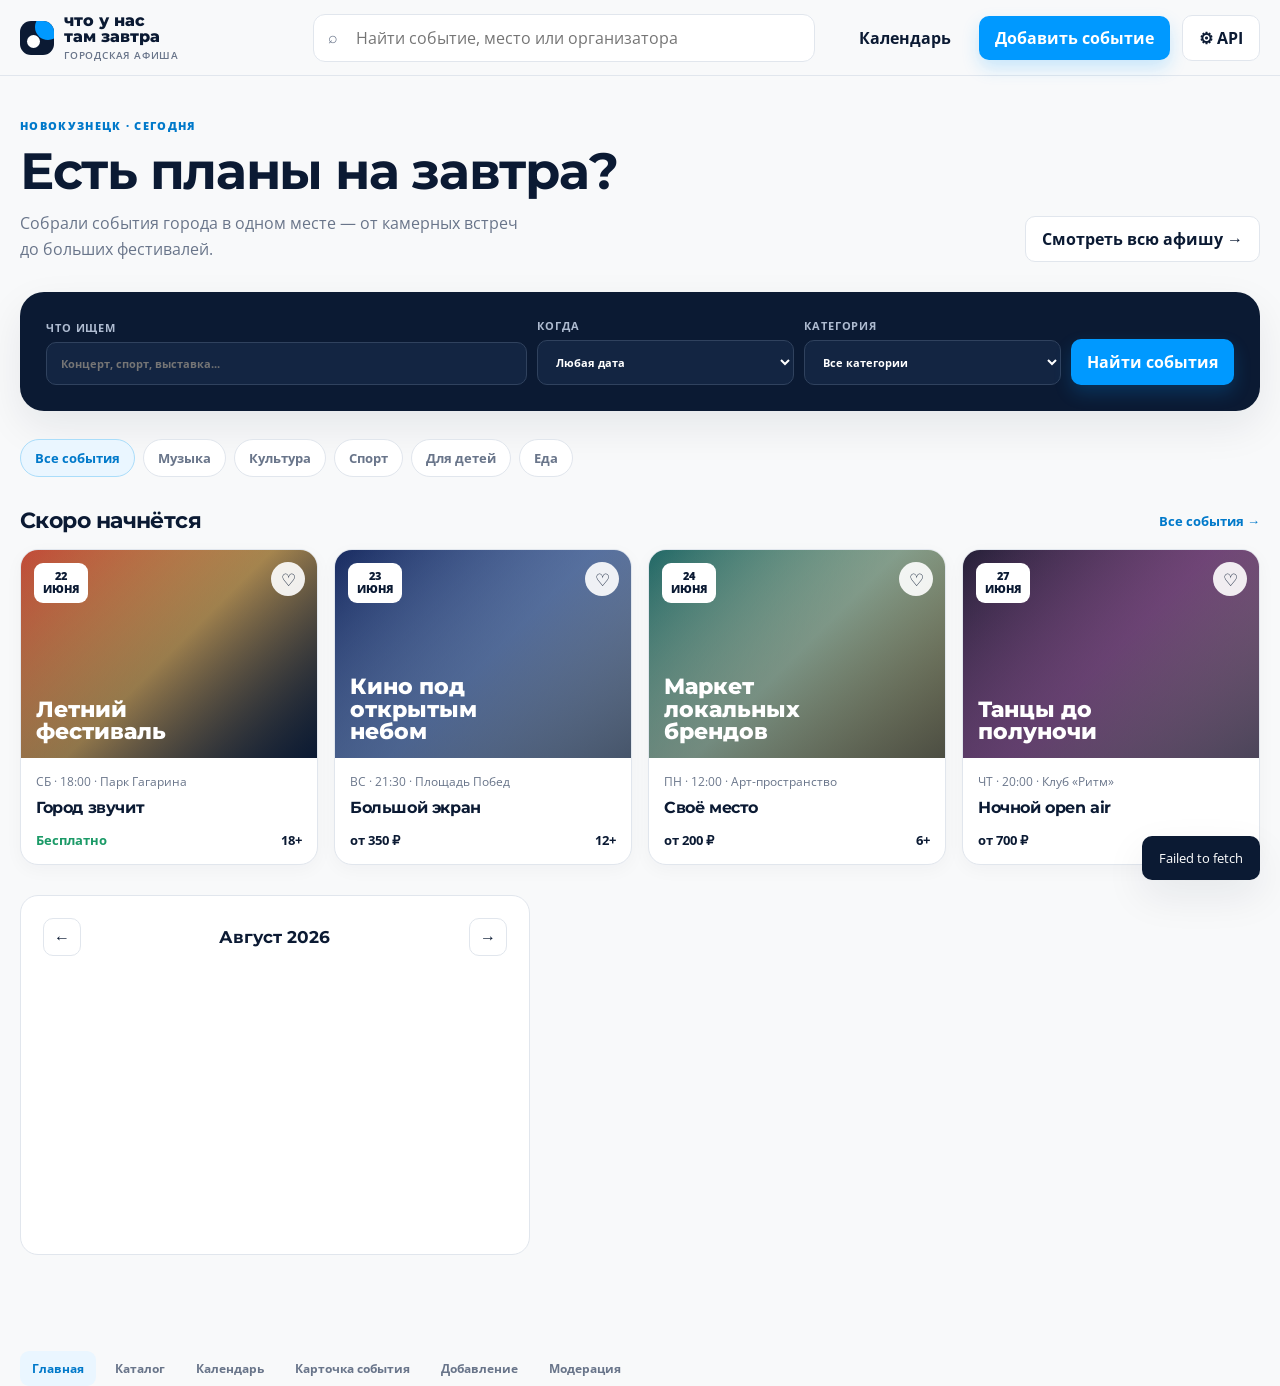
==== commit 0df1b755: "fix: restore working state before GitHub setup - Fixed test import: backend.app.main -> app.main - F" ====
--- a/frontend/index.html
+++ b/frontend/index.html
@@ -237,7 +237,8 @@
         }
 
         const screens = [...document.querySelectorAll('.screen')];
-    const homeGrid = document.querySelector('#home .events-grid');
+        const tabs = [...document.querySelectorAll('.nav-tab')];
+        const homeGrid = document.querySelector('#home .events-grid');
     const catalogGrid = document.querySelector('#catalog .events-grid');
     const catalogSearch = document.querySelector('#catalog .hero-search input');
     const catalogDate = document.querySelector('#catalog-date');
@@ -355,7 +356,6 @@
       // Всегда рендерим 6 недель × 7 дней = 42 ячейки дней + 7 заголовков = 49 ячеек (фиксированная структура)
       const totalCells = 49;
       let day = 1;
-      const daysInMonth = lastDay.getDate();
       
       for (let cell = 0; cell < totalCells; cell++) {
         const isWeekdayHeader = cell < 7;
